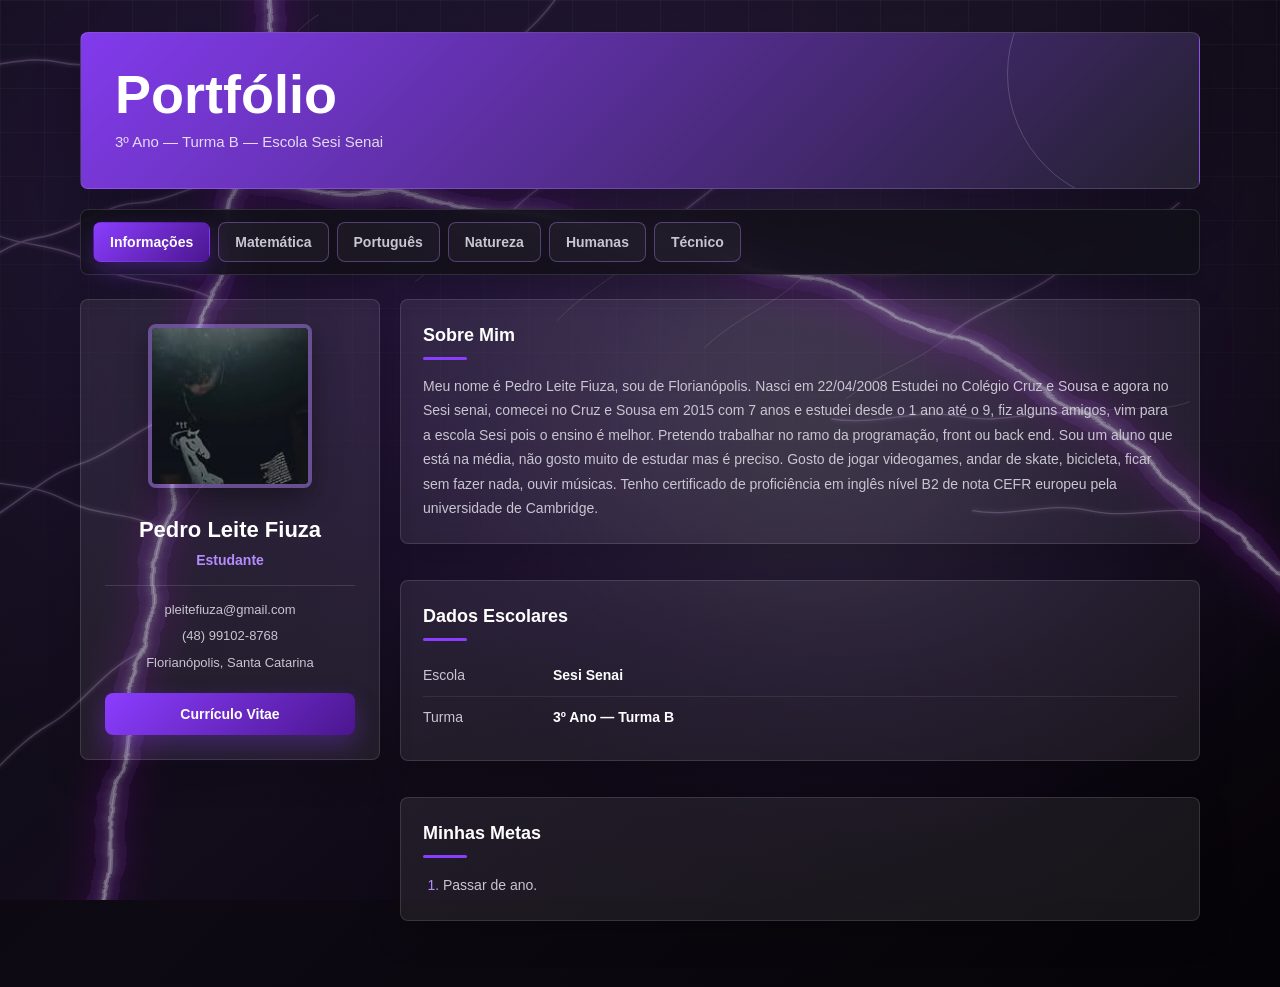
==== portfolio-escolar/index.html @ 0718b3b9 "." ====
<!DOCTYPE html>
<html lang="pt-BR">
<head>
  <meta charset="UTF-8" />
  <meta name="viewport" content="width=device-width, initial-scale=1.0" />
  <title>Portfólio Escolar</title>
  <link rel="stylesheet" href="css/style.css" />
</head>
<body>

<div class="container">

  <!-- Cabeçalho -->
  <div class="cabecalho">
    <h1>Portfólio </h1>
    <p>3º Ano — Turma B — Escola Sesi Senai</p>
  </div>

  <!-- Abas de navegação -->
  <div class="abas">
    <button class="ativo" onclick="mostrarAba('info', this)">Informações</button>
    <button onclick="mostrarAba('matematica', this)">Matemática</button>
    <button onclick="mostrarAba('portugues', this)">Português</button>
    <button onclick="mostrarAba('ciencias', this)">Natureza</button>
    <button onclick="mostrarAba('historia', this)">Humanas</button>
    <button onclick="mostrarAba('artes', this)">Técnico</button>
  </div>

  <!-- ========== ABA: INFORMAÇÕES ========== -->
  <div id="info" class="secao ativa">
    <div class="layout-info">

      <!-- Foto e contato -->
      <div class="coluna-foto">
        <img src="images/foto-perfil.jpg" alt="Foto de perfil" />
        <h2>Pedro Leite Fiuza</h2>
        <p class="subtitulo">Estudante</p>
        <hr />
        <div class="contato">
          <p>pleitefiuza@gmail.com</p>
          <p>(48) 99102-8768</p>
          <p>Florianópolis, Santa Catarina</p>
        </div>
        <a class="botao-curriculo" href="https://docs.google.com/document/d/19PiPzctgO_L4TtTs3SZFuLiRfalymlvcDyf2OtDeMJI/edit?usp=sharing" target="_blank" rel="noopener noreferrer">Currículo Vitae</a>
      </div>

      <!-- Dados e metas -->
      <div class="coluna-dados">

        <div class="card">
          <h3>Sobre Mim</h3>
          <p class="texto-apoio">
            Meu nome é Pedro Leite Fiuza, sou de Florianópolis.  Nasci em 22/04/2008
  Estudei no Colégio Cruz e Sousa e agora no Sesi senai, comecei no Cruz e Sousa em 2015 com 7 anos e estudei desde o 1 ano até o 9, fiz alguns amigos, vim para a escola Sesi pois o ensino é melhor.
 Pretendo trabalhar no ramo da programação, front ou back end.
 Sou um aluno que está na média, não gosto muito de estudar mas é preciso.
  Gosto de jogar videogames, andar de skate, bicicleta, ficar sem fazer nada, ouvir músicas.
  Tenho certificado de proficiência em inglês nível B2 de nota CEFR europeu pela universidade de Cambridge.

          </p>
        </div>

        <div class="card">
          <h3>Dados Escolares</h3>
          <table>
            <tr><td>Escola</td><td>Sesi Senai</td></tr>
            <tr><td>Turma</td><td>3º Ano — Turma B</td></tr>
            
          </table>
        </div>

        <div class="card">
          <h3>Minhas Metas</h3>
          <ol>
            <li>Passar de ano.</li>
            
          </ol>
        </div>

      </div>
    </div>
  </div>

  <!-- ========== ABA: MATEMÁTICA ========== -->
  <div id="matematica" class="secao">

    <div class="materia-cabecalho">
      <div>
        <h2>Matemática</h2>
        <p class="professor">Prof. Luciano</p>
        <p class="descricao-materia"></p>
      </div>
      <div class="media-box">
        <span class="label">Média</span>
        <span class="valor">--</span>
      </div>
    </div>

    <div class="trimestres" aria-label="Trimestres de Matemática">
      <button class="ativo" onclick="selecionarTrimestre(this, '1')">1º Trimestre</button>
      <button onclick="selecionarTrimestre(this, '2')">2º Trimestre</button>
      <button onclick="selecionarTrimestre(this, '3')">3º Trimestre</button>
    </div>

    <h3 class="titulo-secao">Atividades</h3>
    <div class="grid-atividades">

      <div class="card-atividade" data-trimestre="1 2 3">
        <div class="midia-atividade">
          <div class="imagem-faltando" role="img" aria-label="Imagem faltando">?</div>
        </div>
        <div class="info">
          <div class="linha-topo">
            <h4>Atividade Filme Quebrando a Banca</h4>
            <span class="badge pendente">Não fiz</span>
          </div>
          <p class="descricao">Competencias:C5.</p>
          <p class="descricao">Habilidades: H31, H32</p>        </div>
      </div>

      <div class="card-atividade" data-trimestre="1 2 3">
        <div class="midia-atividade">
          <div class="imagem-faltando" role="img" aria-label="Imagem faltando">?</div>
        </div>
        <div class="info">
          <div class="linha-topo">
            <h4>jogo</h4>
            <span class="badge pendente">Não fiz</span>
          </div>
          <p class="descricao">Competencias:C5.</p>
          <p class="descricao">Habilidades: H30, H31</p>
        </div>
      </div>

      <div class="card-atividade" data-trimestre="1 2 3">
       
        
      </div>

    </div>

    <div class="card">
      <h3>Minhas Observações</h3>
      <p class="texto-apoio">Escreva aqui suas anotações sobre a matéria, dúvidas e pontos importantes para estudar.</p>
    </div>

  </div>

  <!-- ========== ABA: PORTUGUÊS ========== -->
  <div id="portugues" class="secao">

    <div class="materia-cabecalho">
      <div>
        <h2>Linguagens</h2>
        <p class="professor">Prof. Claudia</p>
         <p class="professor">Prof. Natali</p>
        <p class="descricao-materia"></p>
      </div>
      <div class="media-box">
        <span class="label">Média</span>
        <span class="valor">--</span>
      </div>
    </div>

    <div class="trimestres" aria-label="Trimestres de Linguagens">
      <button class="ativo" onclick="selecionarTrimestre(this, '1')">1º Trimestre</button>
      <button onclick="selecionarTrimestre(this, '2')">2º Trimestre</button>
      <button onclick="selecionarTrimestre(this, '3')">3º Trimestre</button>
    </div>

    <h3 class="titulo-secao">Atividades</h3>
    <div class="grid-atividades">

      <div class="card-atividade" data-trimestre="1 2 3">
        <div class="midia-atividade">
          <div class="imagem-faltando" role="img" aria-label="Imagem faltando">?</div>
        </div>
        <div class="info">
          <div class="linha-topo">
            <h4>Paixão segundo GH</h4>
            <span class="badge entregue">2ª chamada</span>
          </div>
          <p class="descricao">Descreva aqui o que você fez nessa atividade e o que aprendeu.</p>
        </div>
      </div>

      <div class="card-atividade" data-trimestre="1 2 3">
        <div class="midia-atividade">
          <div class="imagem-faltando" role="img" aria-label="Imagem faltando">?</div>
        </div>
        <div class="info">
          <div class="linha-topo">
            <h4>Game literario</h4>
            <span class="badge realizada">Não entregue</span>
          </div>
          <p class="descricao">Descreva aqui o que você fez nessa atividade e o que aprendeu.</p>
        </div>
      </div>

      <div class="card-atividade" data-trimestre="1 2 3">
        <div class="midia-atividade">
          <div class="imagem-faltando" role="img" aria-label="Imagem faltando">?</div>
        </div>
        <div class="info">
          <div class="linha-topo">
            <h4>Prova de Gramática</h4>
            <span class="badge pendente">Pendente</span>
          </div>
          <p class="descricao">Descreva aqui o que você fez nessa atividade e o que aprendeu.</p>
        </div>
      </div>

    </div>

    <div class="card">
      <h3>Minhas Observações</h3>
      <p class="texto-apoio">Escreva aqui suas anotações sobre a matéria, dúvidas e pontos importantes para estudar.</p>
    </div>

  </div>

  <!-- ========== ABA: CIÊNCIAS ========== -->
  <div id="ciencias" class="secao">

    <div class="materia-cabecalho">
      <div>
        <h2>Ciências</h2>
        <p class="professor">Prof. Beux
        <p class="professor">Prof. Romuel
          <p class="professor">Prof. Ana
        </p>
       
      </div>
      <div class="media-box">
        <span class="label">Média</span>
        <span class="valor">--</span>
      </div>
    </div>

    <div class="trimestres" aria-label="Trimestres de Ciências">
      <button class="ativo" onclick="selecionarTrimestre(this, '1')">1º Trimestre</button>
      <button onclick="selecionarTrimestre(this, '2')">2º Trimestre</button>
      <button onclick="selecionarTrimestre(this, '3')">3º Trimestre</button>
    </div>

    <h3 class="titulo-secao">Atividades</h3>
    <div class="grid-atividades">

      <div class="card-atividade" data-trimestre="1 2 3">
        <div class="midia-atividade">
          <div class="imagem-faltando" role="img" aria-label="Imagem faltando">?</div>
        </div>
        <div class="info">
          <div class="linha-topo">
            <h4>Relatório de Experimento</h4>
            <span class="badge entregue">Entregue</span>
          </div>
          <p class="descricao">Descreva aqui o que você fez nessa atividade e o que aprendeu.</p>
        </div>
      </div>

      <div class="card-atividade" data-trimestre="1 2 3">
        <div class="midia-atividade">
          <div class="imagem-faltando" role="img" aria-label="Imagem faltando">?</div>
        </div>
        <div class="info">
          <div class="linha-topo">
            <h4>Prova Teórica</h4>
            <span class="badge realizada">Realizada</span>
          </div>
          <p class="descricao">Descreva aqui o que você fez nessa atividade e o que aprendeu.</p>
        </div>
      </div>

      <div class="card-atividade" data-trimestre="1 2 3">
        <div class="midia-atividade">
          <div class="imagem-faltando" role="img" aria-label="Imagem faltando">?</div>
        </div>
        <div class="info">
          <div class="linha-topo">
            <h4>Feira de Ciências</h4>
            <span class="badge pendente">Pendente</span>
          </div>
          <p class="descricao">Descreva aqui o que você fez nessa atividade e o que aprendeu.</p>
        </div>
      </div>

    </div>

    <div class="card">
      <h3>Minhas Observações</h3>
      <p class="texto-apoio">Escreva aqui suas anotações sobre a matéria, dúvidas e pontos importantes para estudar.</p>
    </div>

  </div>

  <!-- ========== ABA: HISTÓRIA ========== -->
  <div id="historia" class="secao">

    <div class="materia-cabecalho">
      <div>
        <h2>Humanas</h2>
        <p class="professor">Prof. Bryan
          <p class="professor">Prof. Marcus
            <p class="professor">Prof. Lucas
       
      </div>
      <div class="media-box">
        <span class="label">Média</span>
        <span class="valor">--</span>
      </div>
    </div>

    <div class="trimestres" aria-label="Trimestres de Humanas">
      <button class="ativo" onclick="selecionarTrimestre(this, '1')">1º Trimestre</button>
      <button onclick="selecionarTrimestre(this, '2')">2º Trimestre</button>
      <button onclick="selecionarTrimestre(this, '3')">3º Trimestre</button>
    </div>

    <h3 class="titulo-secao">Atividades</h3>
    <div class="grid-atividades">

      <div class="card-atividade" data-trimestre="1 2 3">
        <div class="midia-atividade">
          <div class="imagem-faltando" role="img" aria-label="Imagem faltando">?</div>
        </div>
        <div class="info">
          <div class="linha-topo">
            <h4>Linha do Tempo</h4>
            <span class="badge entregue">Entregue</span>
          </div>
          <p class="descricao">Descreva aqui o que você fez nessa atividade e o que aprendeu.</p>
        </div>
      </div>

      <div class="card-atividade" data-trimestre="1 2 3">
        <div class="midia-atividade">
          <div class="imagem-faltando" role="img" aria-label="Imagem faltando">?</div>
        </div>
        <div class="info">
          <div class="linha-topo">
            <h4>Prova Bimestral</h4>
            <span class="badge realizada">Realizada</span>
          </div>
          <p class="descricao">Descreva aqui o que você fez nessa atividade e o que aprendeu.</p>
        </div>
      </div>

      <div class="card-atividade" data-trimestre="1 2 3">
        <div class="midia-atividade">
          <div class="imagem-faltando" role="img" aria-label="Imagem faltando">?</div>
        </div>
        <div class="info">
          <div class="linha-topo">
            <h4>Seminário em Grupo</h4>
            <span class="badge pendente">Pendente</span>
          </div>
          <p class="descricao">Descreva aqui o que você fez nessa atividade e o que aprendeu.</p>
        </div>
      </div>

    </div>

    <div class="card">
      <h3>Minhas Observações</h3>
      <p class="texto-apoio">Escreva aqui suas anotações sobre a matéria, dúvidas e pontos importantes para estudar.</p>
    </div>

  </div>

  <!-- ========== ABA: tecnico===== -->
  <div id="artes" class="secao">

    <div class="materia-cabecalho">
      <div>
        <h2>Técnico</h2>
        <p class="professor">Prof. João Ricardo
         <p class="professor">Prof. Samuel
          <p class="professor">Prof. Willer
        
      </div>
      <div class="media-box">
        <span class="label">Média</span>
        <span class="valor">--</span>
      </div>
    </div>

    <div class="trimestres" aria-label="Trimestres de Técnico">
      <button class="ativo" onclick="selecionarTrimestre(this, '1')">1º Trimestre</button>
      <button onclick="selecionarTrimestre(this, '2')">2º Trimestre</button>
      <button onclick="selecionarTrimestre(this, '3')">3º Trimestre</button>
    </div>

    <h3 class="titulo-secao">Atividades</h3>
    <div class="grid-atividades">

      <div class="card-atividade" data-trimestre="1 2 3">
        <div class="midia-atividade">
          <div class="imagem-faltando" role="img" aria-label="Imagem faltando">?</div>
        </div>
        <div class="info">
          <div class="linha-topo">
            <h4>Grand Prix
            <span class="badge pendente">Não participei
          </div>
          <p class="descricao"></p>
        </div>
      </div>

      <div class="card-atividade" data-trimestre="1 2 3">
        <div class="midia-atividade">
          <div class="imagem-faltando" role="img" aria-label="Imagem faltando">?</div>
        </div>
        <div class="info">
          <div class="linha-topo">
            <h4>Grand Prix
            <span class="badge pendente">Não participei
          </div>
          <p class="descricao"></p>
        </div>
      </div>

      <div class="card-atividade" data-trimestre="1 2 3">
        <div class="midia-atividade">
          <div class="imagem-faltando" role="img" aria-label="Imagem faltando">?</div>
        </div>
        <div class="info">
          <div class="linha-topo">
            <h4>Grand Prix
            <span class="badge pendente">Não participei
          </div>
          <p class="descricao"></p>
        </div>
      </div>

    </div>

    <div class="card">
      <h3>Minhas Observações</h3>
      <p class="texto-apoio">Escreva aqui suas anotações sobre a matéria, dúvidas e pontos importantes para estudar.</p>
    </div>

  </div>

</div>

<script src="js/script.js"></script>
</body>
</html>
---- portfolio-escolar/css/style.css ----
* {
  box-sizing: border-box;
  margin: 0;
  padding: 0;
}

:root {
  --preto: #08070b;
  --cinza-950: #111018;
  --cinza-900: #17151f;
  --cinza-800: #24212f;
  --cinza-700: #373242;
  --cinza-500: #777181;
  --cinza-300: #c9c5d1;
  --cinza-100: #f4f2f7;
  --branco: #ffffff;
  --roxo: #8b3dff;
  --roxo-claro: #b58cff;
  --roxo-escuro: #4b168f;
  --borda: rgba(255, 255, 255, 0.12);
  --sombra: 0 18px 45px rgba(0, 0, 0, 0.28);
}

html {
  scroll-behavior: smooth;
}

body {
  min-height: 100vh;
  font-family: Arial, Helvetica, sans-serif;
  background:
    radial-gradient(circle at 68% 30%, rgba(181, 140, 255, 0.1), transparent 34rem),
    radial-gradient(circle at 16% 12%, rgba(139, 61, 255, 0.14), transparent 42rem),
    linear-gradient(135deg, #030306 0%, #0e0a14 46%, #050307 100%);
  color: var(--cinza-100);
  line-height: 1.5;
}

body::before {
  content: "";
  position: fixed;
  inset: 0;
  pointer-events: none;
  background-image:
    linear-gradient(rgba(255, 255, 255, 0.035) 1px, transparent 1px),
    linear-gradient(90deg, rgba(255, 255, 255, 0.035) 1px, transparent 1px);
  background-size: 44px 44px;
  mask-image: linear-gradient(to bottom, black, transparent 72%);
}

body::after {
  content: "";
  position: fixed;
  inset: 0;
  z-index: 0;
  pointer-events: none;
  background-image: url("../images/lightning-bg.svg");
  background-position: top center;
  background-repeat: no-repeat;
  background-size: max(1320px, 108vw) auto;
  opacity: 0.58;
  mix-blend-mode: lighten;
}

.container {
  position: relative;
  z-index: 1;
  width: min(1120px, calc(100% - 32px));
  margin: 0 auto;
  padding: 32px 0 48px;
}

/* Cabecalho */
.cabecalho {
  position: relative;
  overflow: hidden;
  color: var(--branco);
  padding: 34px;
  border: 1px solid var(--borda);
  border-radius: 8px;
  margin-bottom: 20px;
  background:
    linear-gradient(135deg, rgba(139, 61, 255, 0.92), rgba(36, 33, 47, 0.94)),
    var(--cinza-900);
  box-shadow: var(--sombra);
}

.cabecalho::after {
  content: "";
  position: absolute;
  right: -70px;
  top: -90px;
  width: 260px;
  height: 260px;
  border: 1px solid rgba(255, 255, 255, 0.18);
  border-radius: 50%;
}

.cabecalho h1 {
  position: relative;
  z-index: 1;
  font-size: clamp(32px, 5vw, 54px);
  line-height: 1;
  margin-bottom: 10px;
  letter-spacing: 0;
}

.cabecalho p {
  position: relative;
  z-index: 1;
  color: rgba(255, 255, 255, 0.82);
  font-size: 15px;
}

/* Abas */
.abas {
  position: sticky;
  top: 0;
  z-index: 5;
  display: flex;
  flex-wrap: wrap;
  gap: 8px;
  padding: 12px;
  margin-bottom: 24px;
  border: 1px solid var(--borda);
  border-radius: 8px;
  background: rgba(17, 16, 24, 0.86);
  backdrop-filter: blur(14px);
  box-shadow: 0 12px 28px rgba(0, 0, 0, 0.22);
}

.abas button {
  min-height: 40px;
  padding: 8px 16px;
  border: 1px solid rgba(181, 140, 255, 0.36);
  border-radius: 8px;
  background-color: rgba(255, 255, 255, 0.04);
  color: var(--cinza-300);
  font-size: 14px;
  font-weight: 700;
  cursor: pointer;
  transition: transform 0.2s ease, border-color 0.2s ease, background-color 0.2s ease, color 0.2s ease;
}

.abas button:hover {
  transform: translateY(-1px);
  border-color: var(--roxo-claro);
  color: var(--branco);
}

.abas button.ativo {
  background: linear-gradient(135deg, var(--roxo), var(--roxo-escuro));
  border-color: transparent;
  color: var(--branco);
  box-shadow: 0 10px 24px rgba(139, 61, 255, 0.32);
}

/* Cards */
.card,
.coluna-foto,
.card-atividade,
.materia-cabecalho {
  border: 1px solid var(--borda);
  border-radius: 8px;
  background: rgba(255, 255, 255, 0.07);
  box-shadow: 0 14px 34px rgba(0, 0, 0, 0.18);
}

.card {
  padding: 22px;
  margin-bottom: 18px;
}

.card h3 {
  color: var(--branco);
  margin-bottom: 14px;
  font-size: 18px;
}

.card h3::after,
.titulo-secao::after {
  content: "";
  display: block;
  width: 44px;
  height: 3px;
  margin-top: 8px;
  border-radius: 999px;
  background: var(--roxo);
}

/* Layout da aba de informacoes */
.layout-info {
  display: grid;
  grid-template-columns: minmax(230px, 300px) 1fr;
  gap: 20px;
  align-items: start;
}

.coluna-foto {
  position: sticky;
  top: 98px;
  padding: 24px;
  text-align: center;
}

.coluna-foto img {
  width: 164px;
  height: 164px;
  border: 4px solid rgba(181, 140, 255, 0.44);
  border-radius: 8px;
  object-fit: cover;
  margin-bottom: 18px;
  box-shadow: 0 12px 30px rgba(0, 0, 0, 0.38);
}

.coluna-foto h2 {
  color: var(--branco);
  font-size: 22px;
  margin-bottom: 4px;
}

.coluna-foto .subtitulo {
  color: var(--roxo-claro);
  font-size: 14px;
  font-weight: 700;
  margin-bottom: 14px;
}

.coluna-foto hr {
  border: none;
  border-top: 1px solid var(--borda);
  margin-bottom: 14px;
}

.coluna-foto .contato p {
  overflow-wrap: anywhere;
  font-size: 13px;
  color: var(--cinza-300);
  margin-bottom: 7px;
}

.botao-curriculo {
  display: inline-flex;
  align-items: center;
  justify-content: center;
  width: 100%;
  min-height: 42px;
  margin-top: 14px;
  padding: 10px 14px;
  border-radius: 8px;
  background: linear-gradient(135deg, var(--roxo), var(--roxo-escuro));
  color: var(--branco);
  font-size: 14px;
  font-weight: 800;
  text-decoration: none;
  box-shadow: 0 10px 24px rgba(139, 61, 255, 0.28);
  transition: transform 0.2s ease, box-shadow 0.2s ease;
}

.botao-curriculo:hover {
  transform: translateY(-1px);
  box-shadow: 0 14px 30px rgba(139, 61, 255, 0.36);
}

.coluna-dados {
  min-width: 0;
  display: flex;
  flex-direction: column;
  gap: 18px;
}

/* Tabela de dados escolares */
table {
  width: 100%;
  border-collapse: collapse;
  font-size: 14px;
}

table td {
  padding: 10px 0;
  border-bottom: 1px solid rgba(255, 255, 255, 0.08);
}

table tr:last-child td {
  border-bottom: none;
}

table td:first-child {
  color: var(--cinza-300);
  width: 130px;
}

table td:last-child {
  color: var(--branco);
  font-weight: 700;
}

/* Listas */
ul,
ol {
  padding-left: 20px;
  font-size: 14px;
  color: var(--cinza-300);
  line-height: 1.9;
}

li::marker {
  color: var(--roxo-claro);
}

/* Cabecalho de cada materia */
.materia-cabecalho {
  padding: 24px;
  margin-bottom: 18px;
  display: flex;
  justify-content: space-between;
  align-items: center;
  flex-wrap: wrap;
  gap: 18px;
  background:
    linear-gradient(135deg, rgba(139, 61, 255, 0.2), rgba(255, 255, 255, 0.06)),
    rgba(255, 255, 255, 0.06);
}

.materia-cabecalho h2 {
  color: var(--branco);
  font-size: 28px;
  margin-bottom: 4px;
}

.materia-cabecalho .professor {
  color: var(--roxo-claro);
  font-size: 14px;
  margin-bottom: 6px;
}

.materia-cabecalho .descricao-materia {
  color: var(--cinza-300);
  font-size: 14px;
}

.media-box {
  min-width: 92px;
  padding: 12px 14px;
  text-align: center;
  border: 1px solid rgba(181, 140, 255, 0.3);
  border-radius: 8px;
  background: rgba(8, 7, 11, 0.36);
}

.media-box .label {
  font-size: 12px;
  color: var(--cinza-300);
  display: block;
  margin-bottom: 2px;
}

.media-box .valor {
  font-size: 30px;
  font-weight: 800;
  color: var(--roxo-claro);
}

/* Botoes de trimestre */
.trimestres {
  display: grid;
  grid-template-columns: repeat(3, 1fr);
  gap: 10px;
  padding: 10px;
  margin: -4px 0 18px;
  border: 1px solid var(--borda);
  border-radius: 8px;
  background: rgba(8, 7, 11, 0.34);
  box-shadow: 0 10px 26px rgba(0, 0, 0, 0.16);
}

.trimestres button {
  min-height: 42px;
  padding: 8px 12px;
  border: 1px solid rgba(181, 140, 255, 0.3);
  border-radius: 8px;
  background: rgba(255, 255, 255, 0.05);
  color: var(--cinza-300);
  font-size: 14px;
  font-weight: 800;
  cursor: pointer;
  transition: transform 0.2s ease, border-color 0.2s ease, background 0.2s ease, color 0.2s ease;
}

.trimestres button:hover {
  transform: translateY(-1px);
  border-color: var(--roxo-claro);
  color: var(--branco);
}

.trimestres button.ativo {
  border-color: transparent;
  background: linear-gradient(135deg, var(--roxo), var(--roxo-escuro));
  color: var(--branco);
  box-shadow: 0 10px 22px rgba(139, 61, 255, 0.26);
}

/* Titulo de secao */
.titulo-secao {
  color: var(--branco);
  margin: 8px 0 14px;
  font-size: 19px;
}

/* Grid de atividades */
.grid-atividades {
  display: grid;
  grid-template-columns: repeat(auto-fit, minmax(240px, 1fr));
  gap: 18px;
  margin-bottom: 18px;
}

.card-atividade {
  overflow: hidden;
  transition: transform 0.2s ease, border-color 0.2s ease, box-shadow 0.2s ease;
}

.card-atividade:hover {
  transform: translateY(-3px);
  border-color: rgba(181, 140, 255, 0.52);
  box-shadow: 0 20px 42px rgba(0, 0, 0, 0.26);
}

.card-atividade.oculta {
  display: none;
}

.card-atividade .midia-atividade {
  width: 100%;
  aspect-ratio: 16 / 10;
  border-bottom: 1px solid var(--borda);
}

.card-atividade .imagem-faltando,
.card-atividade .imagem-atividade {
  width: 100%;
  height: 100%;
}

.card-atividade .imagem-faltando {
  display: flex;
  align-items: center;
  justify-content: center;
  background:
    linear-gradient(135deg, rgba(255, 255, 255, 0.06), rgba(139, 61, 255, 0.1)),
    rgba(8, 7, 11, 0.42);
  color: var(--cinza-300);
  font-size: 42px;
  font-weight: 800;
}

.card-atividade .imagem-atividade {
  display: block;
  object-fit: cover;
}

.card-atividade .info {
  padding: 16px;
}

.card-atividade .linha-topo {
  display: flex;
  justify-content: space-between;
  align-items: flex-start;
  margin-bottom: 8px;
  gap: 10px;
}

.card-atividade h4 {
  color: var(--branco);
  font-size: 15px;
  line-height: 1.25;
}

/* Badges de status */
.badge {
  flex: 0 0 auto;
  font-size: 11px;
  font-weight: 800;
  padding: 4px 9px;
  border-radius: 999px;
  white-space: nowrap;
  border: 1px solid rgba(255, 255, 255, 0.14);
}

.badge.entregue {
  background-color: rgba(181, 140, 255, 0.18);
  color: #dac8ff;
}

.badge.realizada {
  background-color: rgba(255, 255, 255, 0.14);
  color: var(--branco);
}

.badge.pendente {
  background-color: rgba(206, 101, 101, 0.22);
  color: var(--cinza-300);
}

.card-atividade .descricao {
  font-size: 13px;
  color: var(--cinza-300);
  line-height: 1.55;
}

/* Secoes ocultas por padrao */
.secao {
  display: none;
}

.secao.ativa {
  display: block;
  animation: aparecer 0.24s ease;
}

/* Texto de apoio */
.texto-apoio {
  color: var(--cinza-300);
  font-size: 14px;
  line-height: 1.75;
}

@keyframes aparecer {
  from {
    opacity: 0;
    transform: translateY(8px);
  }

  to {
    opacity: 1;
    transform: translateY(0);
  }
}

@media (max-width: 760px) {
  .container {
    width: min(100% - 20px, 1120px);
    padding-top: 16px;
  }

  .cabecalho {
    padding: 26px 22px;
  }

  .abas {
    position: static;
  }

  .abas button {
    flex: 1 1 130px;
  }

  .layout-info {
    grid-template-columns: 1fr;
  }

  .coluna-foto {
    position: static;
  }

  .materia-cabecalho {
    align-items: stretch;
  }

  .media-box {
    width: 100%;
  }

  .trimestres {
    grid-template-columns: 1fr;
  }
}

@media (max-width: 440px) {
  .container {
    width: min(100% - 14px, 1120px);
  }

  .card,
  .coluna-foto,
  .materia-cabecalho {
    padding: 18px;
  }

  .card-atividade .linha-topo {
    flex-direction: column;
  }

  table td {
    display: block;
    width: 100%;
    padding: 4px 0;
  }

  table td:first-child {
    width: 100%;
    padding-top: 10px;
  }
}
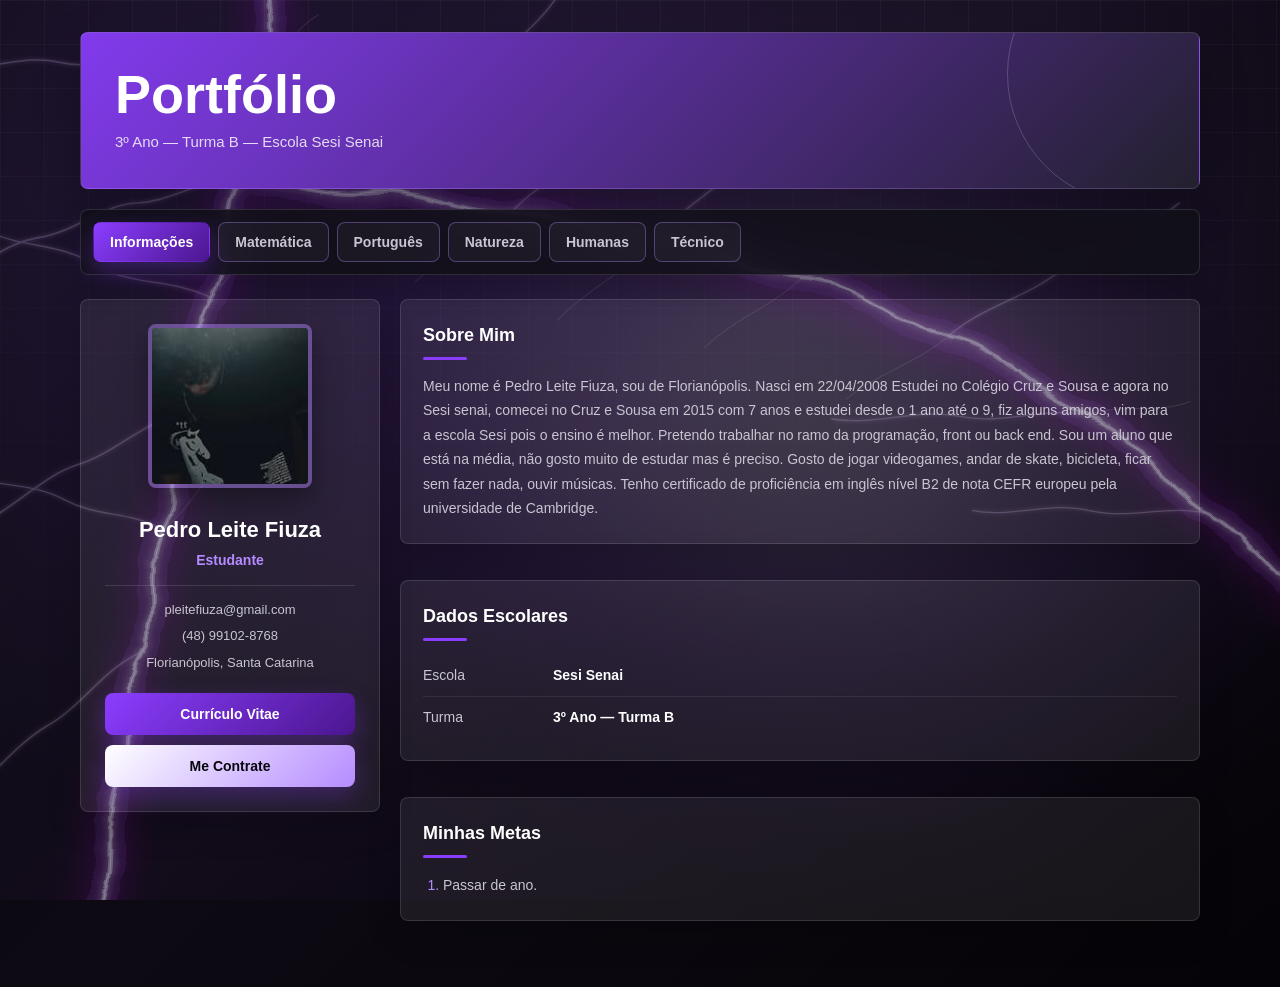
==== commit 104245a7: "terminei o portfolio" ====
--- a/portfolio-escolar/index.html
+++ b/portfolio-escolar/index.html
@@ -42,6 +42,7 @@
           <p>Florianópolis, Santa Catarina</p>
         </div>
         <a class="botao-curriculo" href="https://docs.google.com/document/d/19PiPzctgO_L4TtTs3SZFuLiRfalymlvcDyf2OtDeMJI/edit?usp=sharing" target="_blank" rel="noopener noreferrer">Currículo Vitae</a>
+        <a class="botao-curriculo botao-contrate" href="https://www.instagram.com/pfiu.za/" target="_blank" rel="noopener noreferrer">Me Contrate</a>
       </div>
 
       <!-- Dados e metas -->
@@ -107,7 +108,7 @@
 
       <div class="card-atividade" data-trimestre="1 2 3">
         <div class="midia-atividade">
-          <div class="imagem-faltando" role="img" aria-label="Imagem faltando">?</div>
+        <img class="imagem-atividade" src="images/quebrando a banca.jpg" alt="Atividade Filme Quebrando a Banca" />
         </div>
         <div class="info">
           <div class="linha-topo">
@@ -115,7 +116,8 @@
             <span class="badge pendente">Não fiz</span>
           </div>
           <p class="descricao">Competencias:C5.</p>
-          <p class="descricao">Habilidades: H31, H32</p>        </div>
+          <p class="descricao">Habilidades: H31, H32</p>
+        </div>
       </div>
 
       <div class="card-atividade" data-trimestre="1 2 3">
@@ -141,7 +143,7 @@
 
     <div class="card">
       <h3>Minhas Observações</h3>
-      <p class="texto-apoio">Escreva aqui suas anotações sobre a matéria, dúvidas e pontos importantes para estudar.</p>
+      <p class="texto-apoio"></p>
     </div>
 
   </div>
@@ -173,14 +175,15 @@
 
       <div class="card-atividade" data-trimestre="1 2 3">
         <div class="midia-atividade">
-          <div class="imagem-faltando" role="img" aria-label="Imagem faltando">?</div>
+        <img class="imagem-atividade" src="images/av1.jpeg" alt="Atividade Paixão segundo GH" />
         </div>
         <div class="info">
           <div class="linha-topo">
             <h4>Paixão segundo GH</h4>
             <span class="badge entregue">2ª chamada</span>
           </div>
-          <p class="descricao">Descreva aqui o que você fez nessa atividade e o que aprendeu.</p>
+          <p class="descricao">Competencias:?</p>
+          <p class="descricao">Habilidades H4, H22</p>
         </div>
       </div>
 
@@ -191,30 +194,22 @@
         <div class="info">
           <div class="linha-topo">
             <h4>Game literario</h4>
-            <span class="badge realizada">Não entregue</span>
-          </div>
-          <p class="descricao">Descreva aqui o que você fez nessa atividade e o que aprendeu.</p>
-        </div>
-      </div>
-
-      <div class="card-atividade" data-trimestre="1 2 3">
-        <div class="midia-atividade">
-          <div class="imagem-faltando" role="img" aria-label="Imagem faltando">?</div>
-        </div>
-        <div class="info">
-          <div class="linha-topo">
-            <h4>Prova de Gramática</h4>
-            <span class="badge pendente">Pendente</span>
-          </div>
-          <p class="descricao">Descreva aqui o que você fez nessa atividade e o que aprendeu.</p>
-        </div>
+            <span class="badge pendente">Não fiz</span>
+          </div>
+          <p class="descricao">Competencias:?</p>
+          <p class="descricao">Habilidades H15</p>
+        </div>
+      </div>
+
+      <div class="card-atividade" data-trimestre="1 2 3">
+       
       </div>
 
     </div>
 
     <div class="card">
       <h3>Minhas Observações</h3>
-      <p class="texto-apoio">Escreva aqui suas anotações sobre a matéria, dúvidas e pontos importantes para estudar.</p>
+      <p class="texto-apoio"></p>
     </div>
 
   </div>
@@ -225,11 +220,10 @@
     <div class="materia-cabecalho">
       <div>
         <h2>Ciências</h2>
-        <p class="professor">Prof. Beux
-        <p class="professor">Prof. Romuel
-          <p class="professor">Prof. Ana
-        </p>
-       
+        <p class="professor">Prof. Beux</p>
+        <p class="professor">Prof. Romuel</p>
+        <p class="professor">Prof. Ana</p>
+        <p class="descricao-materia"></p>
       </div>
       <div class="media-box">
         <span class="label">Média</span>
@@ -252,36 +246,39 @@
         </div>
         <div class="info">
           <div class="linha-topo">
-            <h4>Relatório de Experimento</h4>
+            <h4>Meme Evolucionista</h4>
+            <span class="badge pendente">Não fiz</span>
+          </div>
+          <p class="descricao">Competencias: C3</p>
+          <p class="descricao">Habilidades: H15, H18</p>
+        </div>
+      </div>
+
+      <div class="card-atividade" data-trimestre="1 2 3">
+        <div class="midia-atividade">
+          <a href="https://canva.link/dw4srmbrlcj9p7o" target="_blank" title="Atividade Economia e Poder">
+        <img class="imagem-atividade" src="images/Economia e Poder - NATUREZA.jpg" alt="Atividade Paixão segundo GH" />  </a>      </div>
+        <div class="info">
+          <div class="linha-topo">
+            <h4>Economia e poder</h4>
             <span class="badge entregue">Entregue</span>
           </div>
-          <p class="descricao">Descreva aqui o que você fez nessa atividade e o que aprendeu.</p>
-        </div>
-      </div>
-
-      <div class="card-atividade" data-trimestre="1 2 3">
-        <div class="midia-atividade">
-          <div class="imagem-faltando" role="img" aria-label="Imagem faltando">?</div>
-        </div>
-        <div class="info">
-          <div class="linha-topo">
-            <h4>Prova Teórica</h4>
-            <span class="badge realizada">Realizada</span>
-          </div>
-          <p class="descricao">Descreva aqui o que você fez nessa atividade e o que aprendeu.</p>
-        </div>
-      </div>
-
-      <div class="card-atividade" data-trimestre="1 2 3">
-        <div class="midia-atividade">
-          <div class="imagem-faltando" role="img" aria-label="Imagem faltando">?</div>
-        </div>
-        <div class="info">
-          <div class="linha-topo">
-            <h4>Feira de Ciências</h4>
-            <span class="badge pendente">Pendente</span>
-          </div>
-          <p class="descricao">Descreva aqui o que você fez nessa atividade e o que aprendeu.</p>
+          <p class="descricao">Competencias:C1, C2</p>
+          <p class="descricao">Habilidades: H1, H9, H11</p>
+        </div>
+      </div>
+
+      <div class="card-atividade" data-trimestre="1 2 3">
+        <div class="midia-atividade">
+          <div class="imagem-faltando" role="img" aria-label="Imagem faltando">?</div>
+        </div>
+        <div class="info">
+          <div class="linha-topo">
+            <h4>Disputa Elétrica</h4>
+            <span class="badge pendente">Não fiz</span>
+          </div>
+          <p class="descricao">Competencias: C1, C2</p>
+          <p class="descricao">Habilidades: H1, H7, H9, H11, H12</p>
         </div>
       </div>
 
@@ -289,7 +286,7 @@
 
     <div class="card">
       <h3>Minhas Observações</h3>
-      <p class="texto-apoio">Escreva aqui suas anotações sobre a matéria, dúvidas e pontos importantes para estudar.</p>
+      <p class="texto-apoio"></p>
     </div>
 
   </div>
@@ -300,10 +297,10 @@
     <div class="materia-cabecalho">
       <div>
         <h2>Humanas</h2>
-        <p class="professor">Prof. Bryan
-          <p class="professor">Prof. Marcus
-            <p class="professor">Prof. Lucas
-       
+        <p class="professor">Prof. Bryan</p>
+        <p class="professor">Prof. Marcus</p>
+        <p class="professor">Prof. Lucas</p>
+        <p class="descricao-materia"></p>
       </div>
       <div class="media-box">
         <span class="label">Média</span>
@@ -322,40 +319,35 @@
 
       <div class="card-atividade" data-trimestre="1 2 3">
         <div class="midia-atividade">
-          <div class="imagem-faltando" role="img" aria-label="Imagem faltando">?</div>
-        </div>
-        <div class="info">
-          <div class="linha-topo">
-            <h4>Linha do Tempo</h4>
+          <a href="https://docs.google.com/document/d/1lIiNK-RLreW2rf0pG4W3bI1jc15rrp0misjxRI21cD8/edit?usp=sharing" target="_blank" title="Visitar atividade seculo xx">
+          <img class="imagem-atividade" src="images/atv.png" alt="Atividade O Breve Século XX" /> </a>
+        </div>
+        <div class="info">
+          <div class="linha-topo">
+            <h4>O Breve Século XX</h4>
             <span class="badge entregue">Entregue</span>
           </div>
-          <p class="descricao">Descreva aqui o que você fez nessa atividade e o que aprendeu.</p>
-        </div>
-      </div>
-
-      <div class="card-atividade" data-trimestre="1 2 3">
-        <div class="midia-atividade">
-          <div class="imagem-faltando" role="img" aria-label="Imagem faltando">?</div>
-        </div>
-        <div class="info">
-          <div class="linha-topo">
-            <h4>Prova Bimestral</h4>
-            <span class="badge realizada">Realizada</span>
-          </div>
-          <p class="descricao">Descreva aqui o que você fez nessa atividade e o que aprendeu.</p>
-        </div>
-      </div>
-
-      <div class="card-atividade" data-trimestre="1 2 3">
-        <div class="midia-atividade">
-          <div class="imagem-faltando" role="img" aria-label="Imagem faltando">?</div>
-        </div>
-        <div class="info">
-          <div class="linha-topo">
-            <h4>Seminário em Grupo</h4>
-            <span class="badge pendente">Pendente</span>
-          </div>
-          <p class="descricao">Descreva aqui o que você fez nessa atividade e o que aprendeu.</p>
+          <p class="descricao">Competencias: C3</p>
+          <p class="descricao">Habilidades: H15, H16, H20</p>
+        </div>
+      </div>
+
+      <div class="card-atividade" data-trimestre="1 2 3">
+      
+      </div>
+
+      <div class="card-atividade" data-trimestre="1 2 3">
+        <div class="midia-atividade">
+          <a href="https://canva.link/2ox2auzg57dez0q" target="_blank" title="european chronicle">
+          <img class="imagem-atividade" src="images/THE EUROPEAN CHRONICLE.png" alt="Imagem da atividade The European Chronicle" /> </a>
+        </div>
+        <div class="info">
+          <div class="linha-topo">
+            <h4>THE EUROPEAN CHRONICLE</h4>
+            <span class="badge entregue">Entregue</span>
+          </div>
+          <p class="descricao">Competencias: C3</p>
+          <p class="descricao">Habilidades: H15, H16, H20</p>
         </div>
       </div>
 
@@ -363,21 +355,21 @@
 
     <div class="card">
       <h3>Minhas Observações</h3>
-      <p class="texto-apoio">Escreva aqui suas anotações sobre a matéria, dúvidas e pontos importantes para estudar.</p>
-    </div>
-
-  </div>
-
-  <!-- ========== ABA: tecnico===== -->
+      <p class="texto-apoio"></p>
+    </div>
+
+  </div>
+
+  <!-- ========== ABA: TÉCNICO ========== -->
   <div id="artes" class="secao">
 
     <div class="materia-cabecalho">
       <div>
         <h2>Técnico</h2>
-        <p class="professor">Prof. João Ricardo
-         <p class="professor">Prof. Samuel
-          <p class="professor">Prof. Willer
-        
+        <p class="professor">Prof. João Ricardo</p>
+        <p class="professor">Prof. Samuel</p>
+        <p class="professor">Prof. Willer</p>
+        <p class="descricao-materia"></p>
       </div>
       <div class="media-box">
         <span class="label">Média</span>
@@ -400,8 +392,8 @@
         </div>
         <div class="info">
           <div class="linha-topo">
-            <h4>Grand Prix
-            <span class="badge pendente">Não participei
+            <h4>Grand Prix</h4>
+            <span class="badge pendente">Não participei</span>
           </div>
           <p class="descricao"></p>
         </div>
@@ -413,8 +405,8 @@
         </div>
         <div class="info">
           <div class="linha-topo">
-            <h4>Grand Prix
-            <span class="badge pendente">Não participei
+            <h4>Grand Prix</h4>
+            <span class="badge pendente">Não participei</span>
           </div>
           <p class="descricao"></p>
         </div>
@@ -426,8 +418,8 @@
         </div>
         <div class="info">
           <div class="linha-topo">
-            <h4>Grand Prix
-            <span class="badge pendente">Não participei
+            <h4>Grand Prix</h4>
+            <span class="badge pendente">Não participei</span>
           </div>
           <p class="descricao"></p>
         </div>
@@ -437,7 +429,7 @@
 
     <div class="card">
       <h3>Minhas Observações</h3>
-      <p class="texto-apoio">Escreva aqui suas anotações sobre a matéria, dúvidas e pontos importantes para estudar.</p>
+      <p class="texto-apoio"></p>
     </div>
 
   </div>
@@ -447,3 +439,5 @@
 <script src="js/script.js"></script>
 </body>
 </html>
+
+
--- a/portfolio-escolar/css/style.css
+++ b/portfolio-escolar/css/style.css
@@ -262,6 +262,17 @@
   box-shadow: 0 14px 30px rgba(139, 61, 255, 0.36);
 }
 
+
+.botao-contrate {
+  margin-top: 10px;
+  background: linear-gradient(135deg, #ffffff, var(--roxo-claro));
+  color: var(--preto);
+}
+
+.botao-contrate:hover {
+  box-shadow: 0 14px 30px rgba(181, 140, 255, 0.32);
+}
+
 .coluna-dados {
   min-width: 0;
   display: flex;
@@ -603,3 +614,4 @@
     padding-top: 10px;
   }
 }
+
